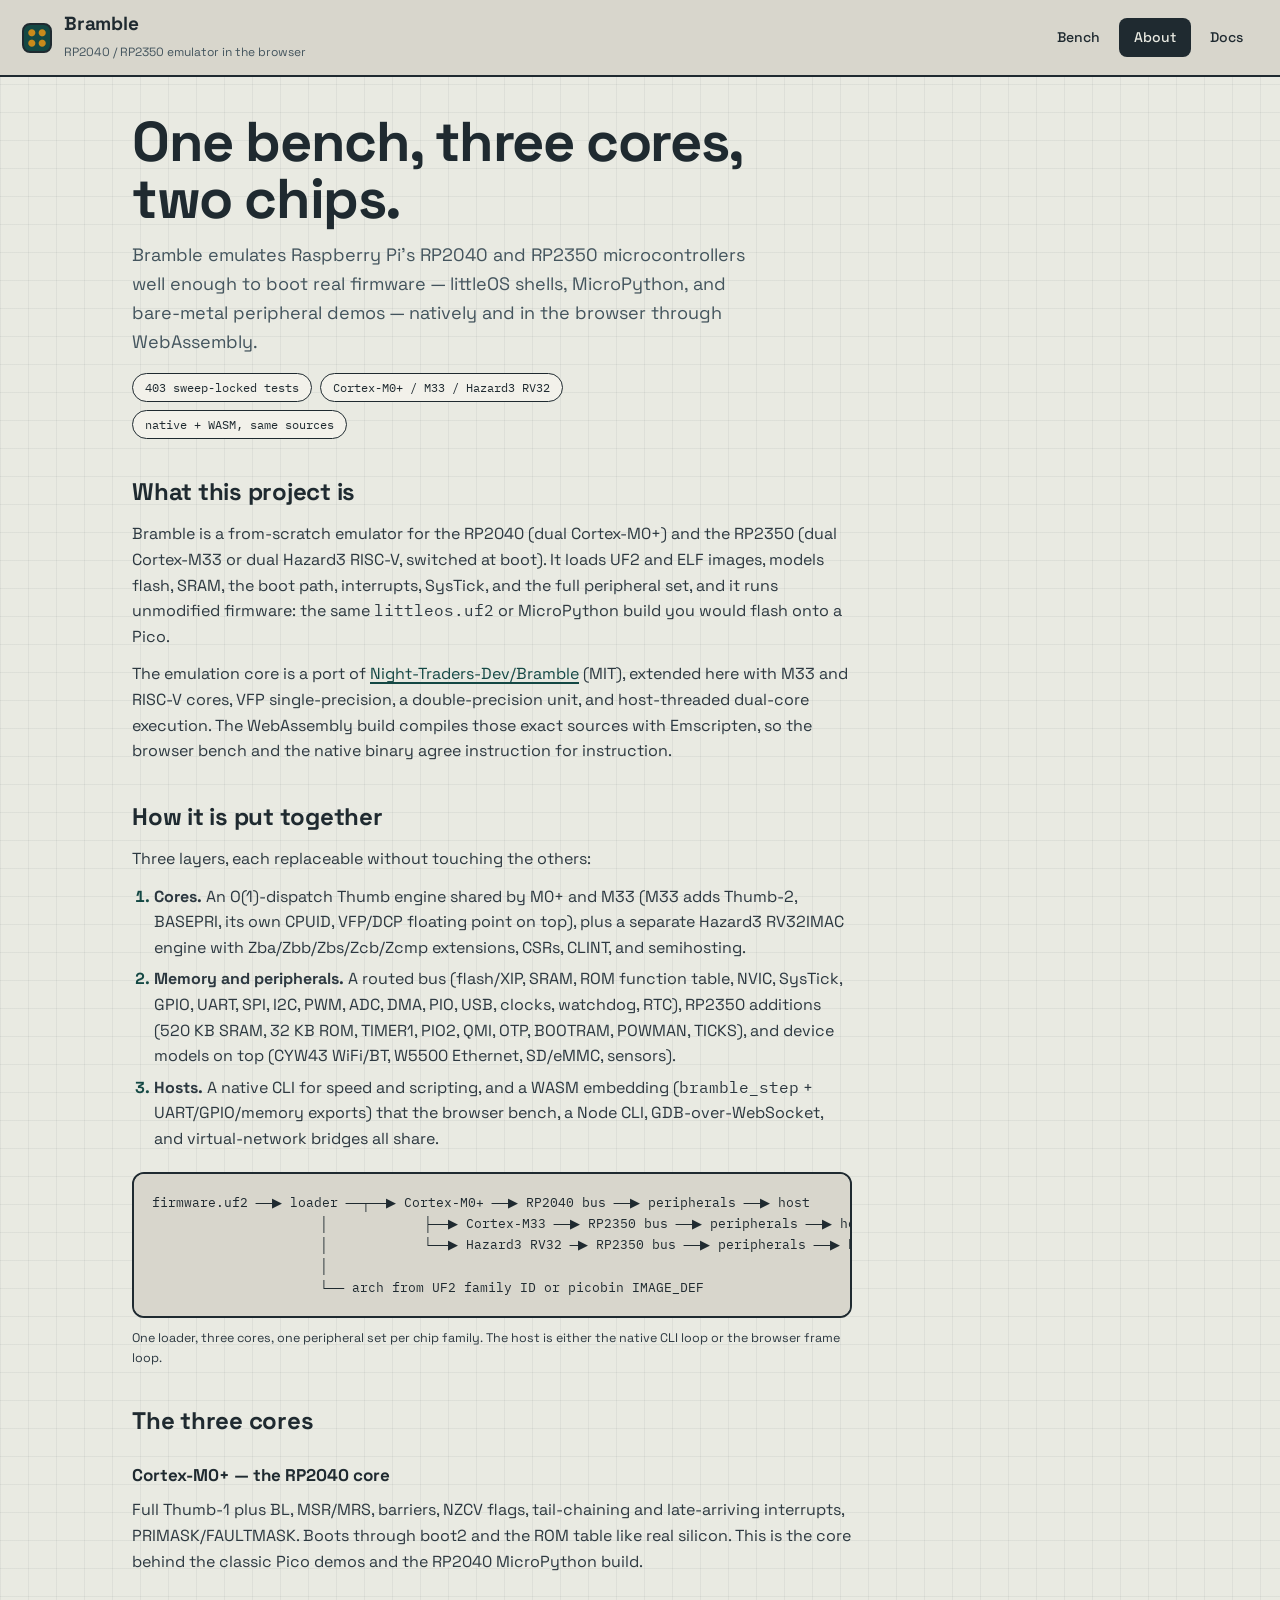
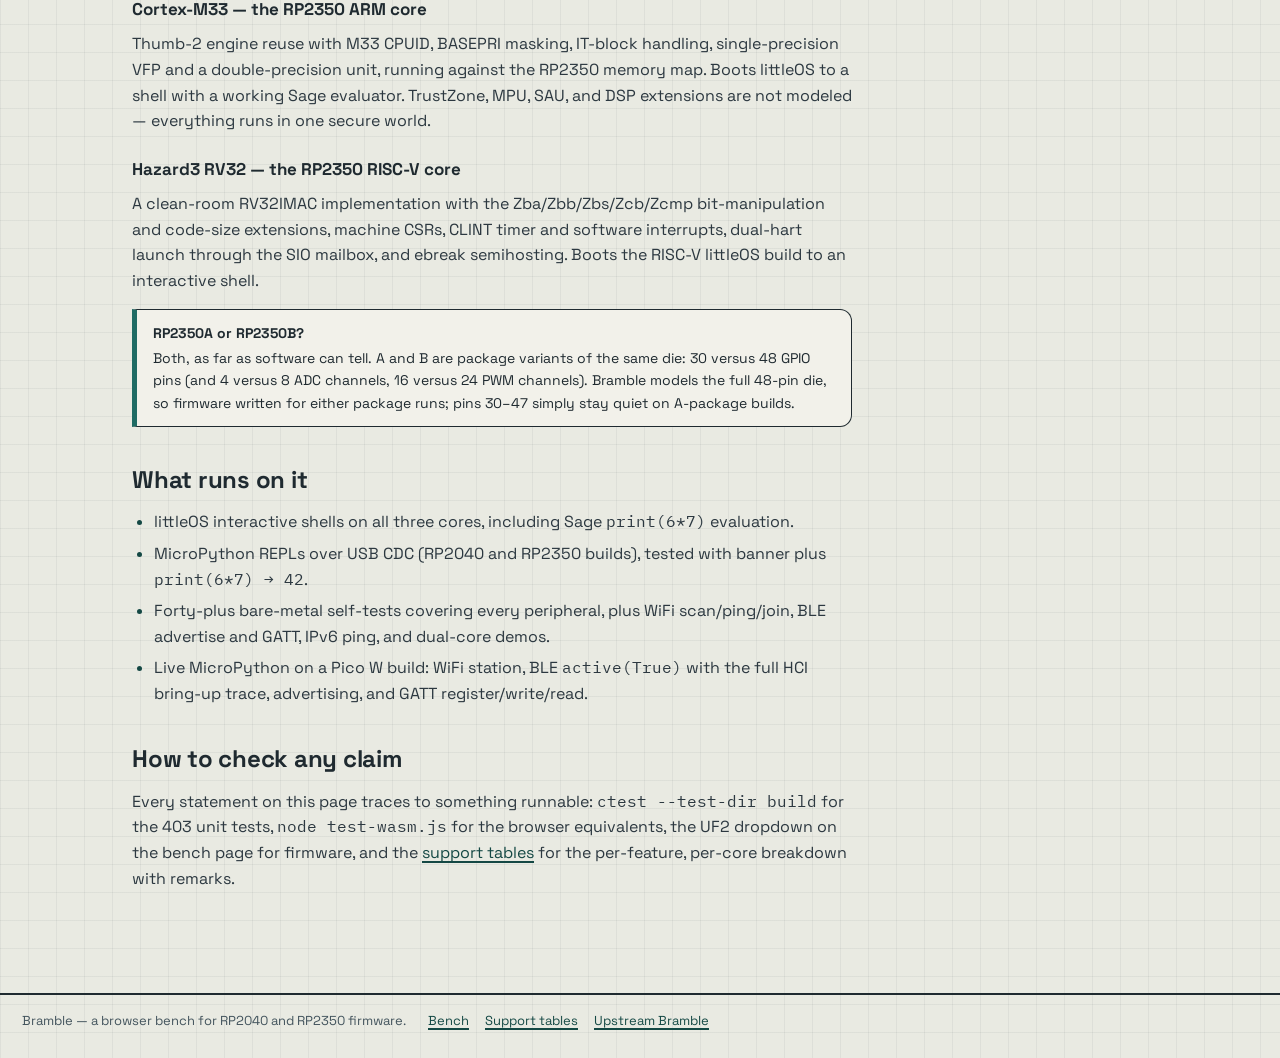
==== web/about.html @ aeea06b7 "pico-eth/pico-eth2 board: W5500-EVB-Pico/Pico2 on SPI0 (CS17/RST20/INT21); RP2350 SPI bases; WASM pu" ====
<!DOCTYPE html>
<html lang="en">
<head>
<meta charset="UTF-8">
<meta name="viewport" content="width=device-width, initial-scale=1.0">
<title>About — Bramble RP2040/RP2350 emulator</title>
<meta name="description" content="What Bramble is, how the emulator is built, and how the three CPU cores map onto RP2040 and RP2350 silicon.">
<link rel="icon" type="image/png" href="./bramble-logo.png">
<link rel="preconnect" href="https://fonts.googleapis.com">
<link rel="preconnect" href="https://fonts.gstatic.com" crossorigin>
<link href="https://fonts.googleapis.com/css2?family=Space+Grotesk:wght@400;500;700&family=IBM+Plex+Mono:wght@400;500&display=swap" rel="stylesheet">
<link rel="stylesheet" href="./site.css">
</head>
<body>

<header class="faceplate">
  <a class="brand" href="./index.html" aria-label="Bramble home">
    <span class="brand-mark" aria-hidden="true"></span>
    <span>
      <span class="brand-name">Bramble</span><br>
      <span class="brand-sub">RP2040 / RP2350 emulator in the browser</span>
    </span>
  </a>
  <nav class="site-nav" aria-label="Site">
    <a href="./index.html">Bench</a>
    <a href="./about.html" aria-current="page">About</a>
    <a href="./docs.html">Docs</a>
  </nav>
</header>

<main class="page">
  <div class="page-hero">
    <h1>One bench, three cores, two chips.</h1>
    <p class="lede">Bramble emulates Raspberry Pi's RP2040 and RP2350 microcontrollers well enough to boot real firmware — littleOS shells, MicroPython, and bare-metal peripheral demos — natively and in the browser through WebAssembly.</p>
    <div class="facts">
      <span class="fact">403 sweep-locked tests</span>
      <span class="fact">Cortex-M0+ / M33 / Hazard3 RV32</span>
      <span class="fact">native + WASM, same sources</span>
    </div>
  </div>

  <div class="prose">
    <h2>What this project is</h2>
    <p>Bramble is a from-scratch emulator for the RP2040 (dual Cortex-M0+) and the RP2350 (dual Cortex-M33 or dual Hazard3 RISC-V, switched at boot). It loads UF2 and ELF images, models flash, SRAM, the boot path, interrupts, SysTick, and the full peripheral set, and it runs unmodified firmware: the same <code>littleos.uf2</code> or MicroPython build you would flash onto a Pico.</p>
    <p>The emulation core is a port of <a href="https://github.com/Night-Traders-Dev/Bramble">Night-Traders-Dev/Bramble</a> (MIT), extended here with M33 and RISC-V cores, VFP single-precision, a double-precision unit, and host-threaded dual-core execution. The WebAssembly build compiles those exact sources with Emscripten, so the browser bench and the native binary agree instruction for instruction.</p>

    <h2>How it is put together</h2>
    <p>Three layers, each replaceable without touching the others:</p>
    <ol>
      <li><strong>Cores.</strong> An O(1)-dispatch Thumb engine shared by M0+ and M33 (M33 adds Thumb-2, BASEPRI, its own CPUID, VFP/DCP floating point on top), plus a separate Hazard3 RV32IMAC engine with Zba/Zbb/Zbs/Zcb/Zcmp extensions, CSRs, CLINT, and semihosting.</li>
      <li><strong>Memory and peripherals.</strong> A routed bus (flash/XIP, SRAM, ROM function table, NVIC, SysTick, GPIO, UART, SPI, I2C, PWM, ADC, DMA, PIO, USB, clocks, watchdog, RTC), RP2350 additions (520&nbsp;KB SRAM, 32&nbsp;KB ROM, TIMER1, PIO2, QMI, OTP, BOOTRAM, POWMAN, TICKS), and device models on top (CYW43 WiFi/BT, W5500 Ethernet, SD/eMMC, sensors).</li>
      <li><strong>Hosts.</strong> A native CLI for speed and scripting, and a WASM embedding (<code>bramble_step</code> + UART/GPIO/memory exports) that the browser bench, a Node CLI, GDB-over-WebSocket, and virtual-network bridges all share.</li>
    </ol>

    <div class="arch-diagram">firmware.uf2 ──▶ loader ──┬──▶ Cortex-M0+ ──▶ RP2040 bus ──▶ peripherals ──▶ host
                     │            ├──▶ Cortex-M33 ──▶ RP2350 bus ──▶ peripherals ──▶ host
                     │            └──▶ Hazard3 RV32 ─▶ RP2350 bus ──▶ peripherals ──▶ host
                     │
                     └── arch from UF2 family ID or picobin IMAGE_DEF</div>
    <p class="diagram-cap">One loader, three cores, one peripheral set per chip family. The host is either the native CLI loop or the browser frame loop.</p>

    <h2>The three cores</h2>
    <h3>Cortex-M0+ — the RP2040 core</h3>
    <p>Full Thumb-1 plus BL, MSR/MRS, barriers, NZCV flags, tail-chaining and late-arriving interrupts, PRIMASK/FAULTMASK. Boots through boot2 and the ROM table like real silicon. This is the core behind the classic Pico demos and the RP2040 MicroPython build.</p>
    <h3>Cortex-M33 — the RP2350 ARM core</h3>
    <p>Thumb-2 engine reuse with M33 CPUID, BASEPRI masking, IT-block handling, single-precision VFP and a double-precision unit, running against the RP2350 memory map. Boots littleOS to a shell with a working Sage evaluator. TrustZone, MPU, SAU, and DSP extensions are not modeled — everything runs in one secure world.</p>
    <h3>Hazard3 RV32 — the RP2350 RISC-V core</h3>
    <p>A clean-room RV32IMAC implementation with the Zba/Zbb/Zbs/Zcb/Zcmp bit-manipulation and code-size extensions, machine CSRs, CLINT timer and software interrupts, dual-hart launch through the SIO mailbox, and ebreak semihosting. Boots the RISC-V littleOS build to an interactive shell.</p>

    <div class="callout">
      <strong>RP2350A or RP2350B?</strong>
      Both, as far as software can tell. A and B are package variants of the same die: 30 versus 48 GPIO pins (and 4 versus 8 ADC channels, 16 versus 24 PWM channels). Bramble models the full 48-pin die, so firmware written for either package runs; pins 30–47 simply stay quiet on A-package builds.
    </div>

    <h2>What runs on it</h2>
    <ul>
      <li>littleOS interactive shells on all three cores, including Sage <code>print(6*7)</code> evaluation.</li>
      <li>MicroPython REPLs over USB CDC (RP2040 and RP2350 builds), tested with banner plus <code>print(6*7) → 42</code>.</li>
      <li>Forty-plus bare-metal self-tests covering every peripheral, plus WiFi scan/ping/join, BLE advertise and GATT, IPv6 ping, and dual-core demos.</li>
      <li>Live MicroPython on a Pico W build: WiFi station, BLE <code>active(True)</code> with the full HCI bring-up trace, advertising, and GATT register/write/read.</li>
    </ul>

    <h2>How to check any claim</h2>
    <p>Every statement on this page traces to something runnable: <code>ctest --test-dir build</code> for the 403 unit tests, <code>node test-wasm.js</code> for the browser equivalents, the UF2 dropdown on the bench page for firmware, and the <a href="./docs.html">support tables</a> for the per-feature, per-core breakdown with remarks.</p>
  </div>
</main>

<footer class="page-footer">
  <span>Bramble — a browser bench for RP2040 and RP2350 firmware.</span>
  <nav aria-label="Footer">
    <a href="./index.html">Bench</a>
    <a href="./docs.html">Support tables</a>
    <a href="https://github.com/Night-Traders-Dev/Bramble">Upstream Bramble</a>
  </nav>
</footer>

</body>
</html>
---- web/site.css ----
/* Bramble site design system — "bench instrument" theme.
 * Subject: a browser emulator for RP2040/RP2350 silicon. The visual
 * language comes from the lab bench, not from marketing SaaS:
 * instrument chassis, VFD display well, and a 2x20 Pico pin header.
 *
 * Tokens
 *   --paper    cool lab gray-green page (deliberately cool, not warm cream)
 *   --ink      deep slate ink for prose (not pure black)
 *   --chassis  instrument faceplate gray
 *   --well     deep green-black VFD well (displays only, never page bg)
 *   --solder   solder-mask teal, primary accent
 *   --copper   copper, reserved for live/active states only
 *   --amber    signal amber for LEDs and warnings
 *   --line     warm-gray hairline
 * Type: Space Grotesk (prose/display) + IBM Plex Mono (machine data only).
 * Radii vary by hierarchy: controls 8px, panels 12px, display well 16px.
 * No global soft card shadows; wells get an inset shadow instead.
 */
:root {
  --paper: #e9eae2;
  --paper-deep: #dfe0d6;
  --ink: #1f2a30;
  --ink-soft: #43545d;
  --chassis: #d8d6cc;
  --well: #14201f;
  --well-ink: #cfe3d4;
  --solder: #1f6b64;
  --solder-deep: #144844;
  --copper: #a85b2a;
  --amber: #c98a1b;
  --danger: #a33b2e;
  --line: #b9b7aa;
  --grid: rgba(31, 42, 48, 0.055);
  --radius-control: 8px;
  --radius-panel: 12px;
  --radius-well: 16px;
  --font-prose: "Space Grotesk", "Avenir Next", "Segoe UI", system-ui, sans-serif;
  --font-data: "IBM Plex Mono", "SFMono-Regular", Menlo, Consolas, monospace;
}

* { margin: 0; padding: 0; box-sizing: border-box; }

html {
  -webkit-text-size-adjust: 100%;
  scroll-behavior: smooth;
}

body {
  font-family: var(--font-prose);
  background: var(--paper);
  background-image:
    linear-gradient(var(--grid) 1px, transparent 1px),
    linear-gradient(90deg, var(--grid) 1px, transparent 1px);
  background-size: 28px 28px;
  color: var(--ink);
  line-height: 1.6;
  min-height: 100vh;
  display: flex;
  flex-direction: column;
}

::selection { background: var(--solder); color: #fff; }

:focus-visible {
  outline: 3px solid var(--solder);
  outline-offset: 2px;
  border-radius: 4px;
}

a { color: var(--solder-deep); text-decoration-thickness: 1.5px; text-underline-offset: 3px; }
a:hover { color: var(--copper); }

code, pre, .mono, select, input, button {
  font-family: var(--font-data);
}

/* ---------- Faceplate header ---------- */
.faceplate {
  background: var(--chassis);
  border-bottom: 2px solid var(--ink);
  padding: 12px 22px;
  display: flex;
  align-items: center;
  gap: 18px;
  flex-wrap: wrap;
  position: sticky;
  top: 0;
  z-index: 20;
}

.brand { display: flex; align-items: center; gap: 12px; text-decoration: none; color: var(--ink); }
.brand-mark {
  width: 30px; height: 30px; border-radius: 8px; flex: none;
  background:
    radial-gradient(circle at 30% 30%, var(--amber) 0 3px, transparent 4px),
    radial-gradient(circle at 70% 30%, var(--amber) 0 3px, transparent 4px),
    radial-gradient(circle at 30% 70%, var(--amber) 0 3px, transparent 4px),
    radial-gradient(circle at 70% 70%, var(--amber) 0 3px, transparent 4px),
    var(--solder-deep);
  border: 2px solid var(--ink);
}
.brand-name { font-weight: 700; font-size: 19px; letter-spacing: -0.01em; line-height: 1.1; }
.brand-sub { font-size: 12px; color: var(--ink-soft); line-height: 1.3; }

.site-nav { display: flex; gap: 4px; margin-left: auto; }
.site-nav a {
  text-decoration: none; color: var(--ink); font-weight: 500; font-size: 14px;
  padding: 7px 14px; border-radius: var(--radius-control);
  border: 1.5px solid transparent;
}
.site-nav a:hover { border-color: var(--ink); color: var(--ink); }
.site-nav a[aria-current="page"] { background: var(--ink); color: var(--paper); }

.status-cluster { display: flex; align-items: center; gap: 8px; font-size: 12px; color: var(--ink-soft); }
.status-led { width: 10px; height: 10px; border-radius: 50%; background: #8a8a80; border: 1.5px solid var(--ink); flex: none; }
.status-led.live { background: var(--amber); }
.status { font-family: var(--font-data); font-size: 12px; }

/* ---------- Bench layout (demo) ---------- */
.bench {
  display: grid;
  grid-template-columns: 330px minmax(0, 1fr);
  gap: 18px;
  padding: 18px 22px 8px;
  flex: 1;
  min-height: 0;
  max-width: 1440px;
  width: 100%;
  margin: 0 auto;
  align-items: start;
}

.rail { display: flex; flex-direction: column; gap: 14px; min-width: 0; }
.stage { display: flex; flex-direction: column; gap: 14px; min-width: 0; }

.panel {
  background: var(--chassis);
  border: 1.5px solid var(--ink);
  border-radius: var(--radius-panel);
  padding: 14px;
}
.panel > h2, .panel > h3 {
  font-size: 15px; font-weight: 700; letter-spacing: 0; margin-bottom: 10px;
}
.panel p, .panel li { font-size: 13px; color: var(--ink-soft); }
.panel table { font-size: 12px; }

/* Controls read as instrument knobs: square-ish, high contrast on press */
.btn {
  background: #f2f1ea; color: var(--ink);
  border: 1.5px solid var(--ink); border-radius: var(--radius-control);
  padding: 7px 14px; cursor: pointer; font-size: 13px; font-weight: 500;
}
.btn:hover { background: var(--solder); border-color: var(--solder-deep); color: #fff; }
.btn:active { transform: translateY(1px); }
.btn:disabled { opacity: 0.4; cursor: not-allowed; }
.btn.primary { background: var(--solder-deep); border-color: var(--solder-deep); color: #fff; }
.btn.primary:hover { background: var(--solder); }
.btn-row { display: flex; gap: 8px; flex-wrap: wrap; }

select, input[type="text"], input:not([type]) {
  background: #f4f3ec; color: var(--ink);
  border: 1.5px solid var(--ink); border-radius: var(--radius-control);
  padding: 6px 8px; font-size: 12px; max-width: 100%;
}
label { font-size: 12px; }

/* Serial well: the one memorable element — a VFD-style inset display */
.serial-shell {
  background: var(--well);
  border: 2px solid var(--ink);
  border-radius: var(--radius-well);
  overflow: hidden;
  box-shadow: inset 0 2px 18px rgba(0, 0, 0, 0.55);
}
.serial-bar {
  display: flex; justify-content: space-between; align-items: center;
  padding: 10px 16px; border-bottom: 1px solid rgba(207, 227, 212, 0.22);
  color: var(--well-ink); font-size: 13px; font-weight: 500;
}
#serial-output {
  min-height: 340px; max-height: 52vh; overflow-y: auto;
  padding: 14px 18px; color: var(--well-ink);
  font-family: var(--font-data); font-size: 13px; line-height: 1.55;
  white-space: pre-wrap; word-break: break-all;
  background-image: repeating-linear-gradient(
    to bottom, rgba(255, 255, 255, 0.022) 0 1px, transparent 1px 3px);
}

/* Pico header pin map: pads, not generic tiles */
.gpio-board {
  background: #20241f; color: #d8dccf;
  border: 2px solid var(--ink); border-radius: var(--radius-panel);
  padding: 14px 16px;
}
.gpio-board h3 { color: #eef0e4; font-size: 14px; margin-bottom: 4px; }
.gpio-note { font-size: 12px; color: #a9b09c; margin-bottom: 10px; max-width: 70ch; }
.gpio-grid { display: grid; grid-template-columns: repeat(8, 1fr); gap: 8px; }
.gpio-pin {
  aspect-ratio: 1; border-radius: 50%;
  background: #10130f; border: 2px solid #5a6152;
  display: flex; align-items: center; justify-content: center;
  font-family: var(--font-data); font-size: 9px; color: #c9cfbb;
}
.gpio-pin.high { background: var(--amber); border-color: #7a5c10; color: #231a04; }
.gpio-pin.low { background: #10130f; }

.info-row { display: flex; justify-content: space-between; font-size: 12px; margin-top: 5px; gap: 8px; }
.info-val { font-family: var(--font-data); color: var(--solder-deep); overflow-wrap: anywhere; }
.drop-zone {
  border: 2px dashed var(--solder-deep); border-radius: var(--radius-control);
  padding: 18px; text-align: center; font-size: 13px; cursor: pointer;
  background: rgba(31, 107, 100, 0.07);
}
.drop-zone:hover, .drop-zone.dragover { background: rgba(31, 107, 100, 0.16); border-color: var(--copper); }

/* ---------- Prose pages (about / docs) ---------- */
.page {
  max-width: 1060px; width: 100%; margin: 0 auto;
  padding: 36px 22px 60px;
}
.page-hero { margin-bottom: 26px; max-width: 62ch; }
.page-hero h1 {
  font-size: clamp(34px, 5vw, 56px); line-height: 1.02;
  letter-spacing: -0.025em; font-weight: 700; margin-bottom: 14px;
}
.page-hero p.lede { font-size: 18px; color: var(--ink-soft); max-width: 58ch; }
.page-hero .facts { display: flex; flex-wrap: wrap; gap: 8px; margin-top: 16px; }
.fact {
  font-family: var(--font-data); font-size: 12px;
  border: 1.5px solid var(--ink); border-radius: 999px; padding: 4px 12px;
  background: #f2f1ea;
}
.prose { max-width: 72ch; }
.prose h2 { font-size: 24px; letter-spacing: -0.01em; margin: 34px 0 10px; }
.prose h3 { font-size: 17px; margin: 22px 0 8px; }
.prose p { margin-bottom: 12px; color: #2c3840; }
.prose ul, .prose ol { margin: 0 0 14px 22px; color: #2c3840; }
.prose li { margin-bottom: 6px; }
.prose li::marker { color: var(--solder-deep); font-weight: 700; }

.arch-diagram {
  border: 2px solid var(--ink); border-radius: var(--radius-panel);
  background: var(--chassis); padding: 18px; margin: 20px 0;
  font-family: var(--font-data); font-size: 12.5px; line-height: 1.7;
  overflow-x: auto; white-space: pre;
}
.diagram-cap { font-size: 12.5px; color: var(--ink-soft); margin-top: -10px; margin-bottom: 18px; }

/* Support tables: the core of the docs page */
.table-scroll { overflow-x: auto; border: 2px solid var(--ink); border-radius: var(--radius-panel); background: #f4f3ec; margin: 14px 0 26px; }
table.support { border-collapse: collapse; width: 100%; min-width: 760px; font-size: 13px; }
table.support caption {
  text-align: left; font-weight: 700; font-size: 16px; padding: 14px 16px 6px;
}
table.support th, table.support td {
  text-align: left; vertical-align: top; padding: 9px 14px;
  border-top: 1px solid var(--line); max-width: 34ch;
}
table.support thead th {
  font-family: var(--font-prose); font-size: 12.5px; border-top: none;
  background: var(--solder-deep); color: #f2f4ef;
}
table.support thead th:first-child { border-radius: 0; }
table.support td:first-child { font-weight: 500; }
.pill {
  display: inline-block; font-family: var(--font-data); font-size: 11.5px;
  border: 1.5px solid var(--ink); border-radius: 999px; padding: 1px 10px; white-space: nowrap;
}
.pill.done { background: #dcebe0; }
.pill.partial { background: #f3e6c4; }
.pill.missing { background: #f0d3cb; }
.pill.na { background: transparent; border-style: dashed; color: var(--ink-soft); }

.callout {
  border-left: 5px solid var(--solder); background: #f2f1ea;
  border-top: 1.5px solid var(--ink); border-right: 1.5px solid var(--ink); border-bottom: 1.5px solid var(--ink);
  border-radius: 0 var(--radius-panel) var(--radius-panel) 0;
  padding: 12px 16px; margin: 16px 0; font-size: 14px;
}
.callout strong { display: block; margin-bottom: 2px; }

.page-footer {
  border-top: 2px solid var(--ink); margin-top: 30px; padding: 16px 22px 26px;
  display: flex; flex-wrap: wrap; gap: 8px 22px; align-items: baseline;
  font-size: 13px; color: var(--ink-soft);
  max-width: 1440px; width: 100%; margin-left: auto; margin-right: auto;
}
.page-footer nav { display: flex; gap: 16px; }

/* ---------- Responsive ---------- */
@media (max-width: 960px) {
  .bench { grid-template-columns: 1fr; }
  .rail { order: 2; }
  .stage { order: 1; }
  #serial-output { min-height: 260px; }
  .site-nav { margin-left: 0; }
}
@media (max-width: 560px) {
  .faceplate { padding: 10px 14px; gap: 10px; }
  .bench, .page { padding-left: 14px; padding-right: 14px; }
  .gpio-grid { grid-template-columns: repeat(6, 1fr); }
}

@media (prefers-reduced-motion: reduce) {
  html { scroll-behavior: auto; }
  *, *::before, *::after { transition: none !important; animation: none !important; }
}
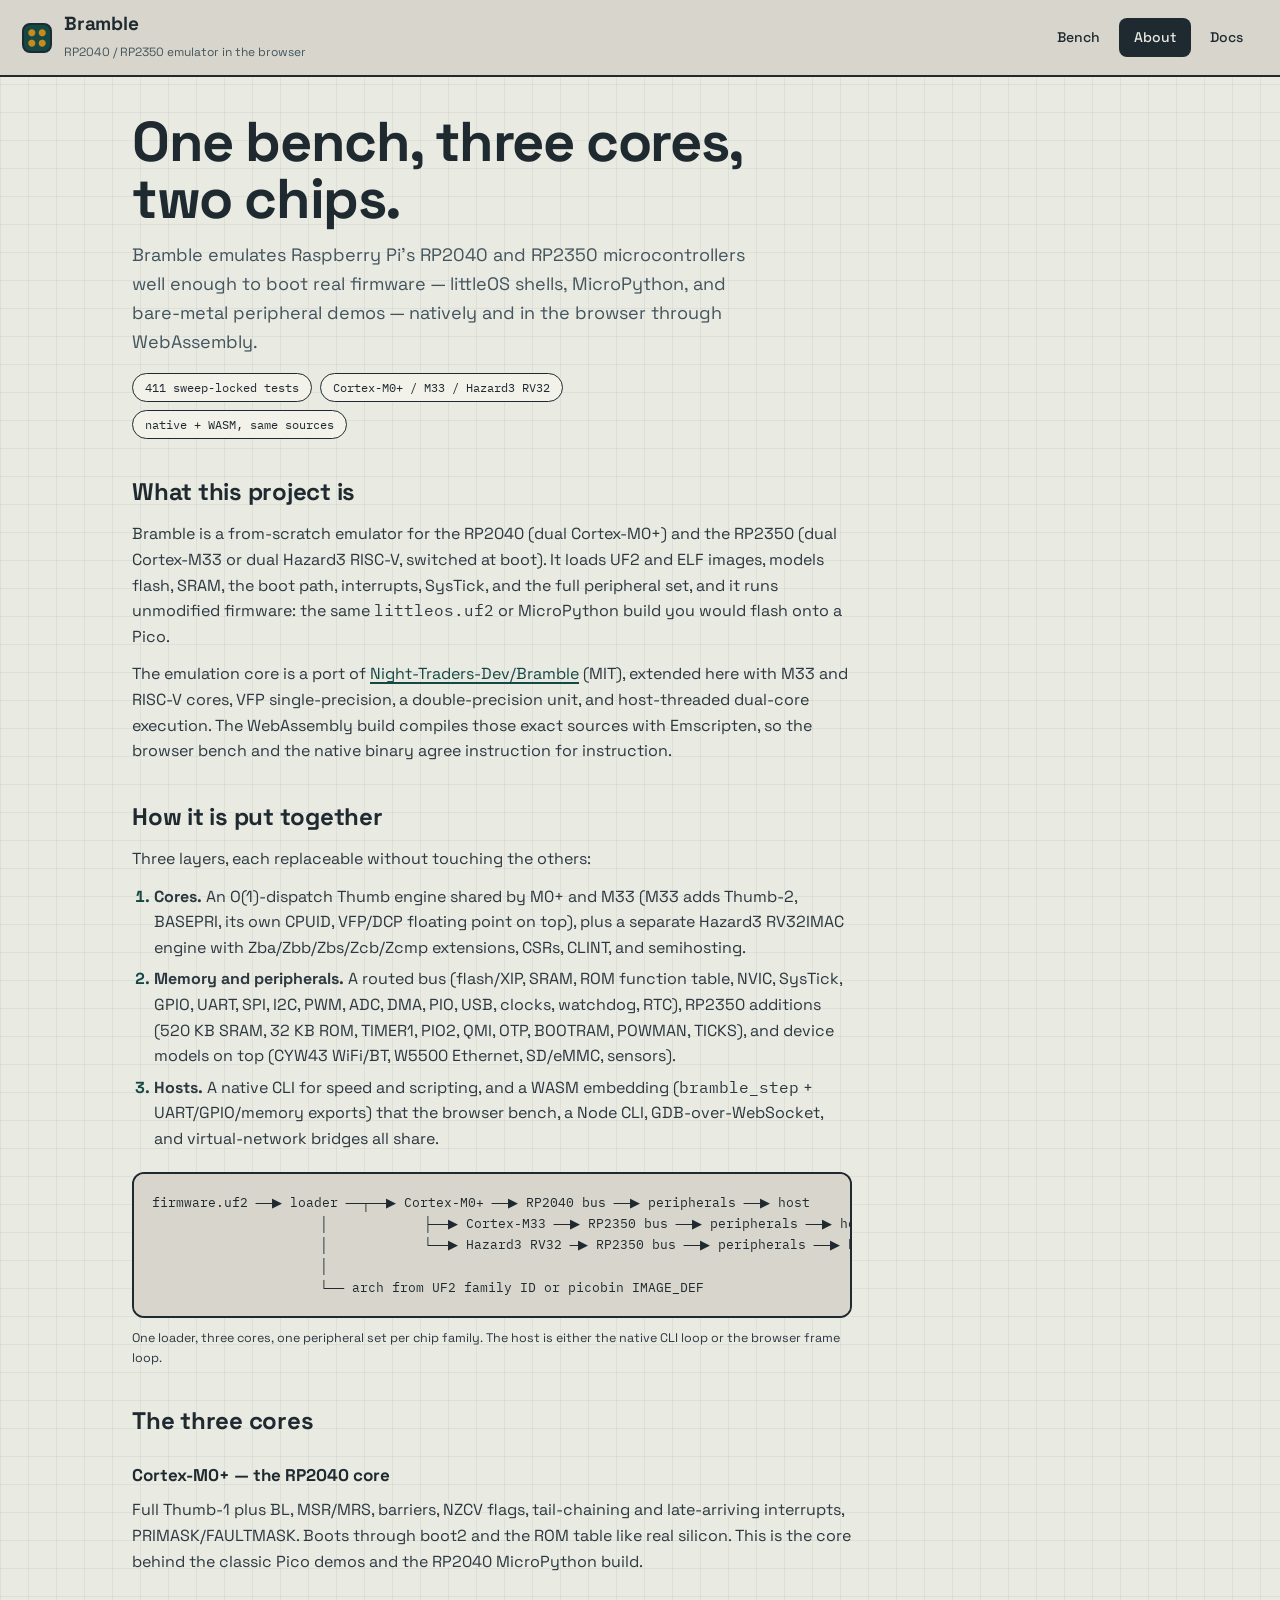
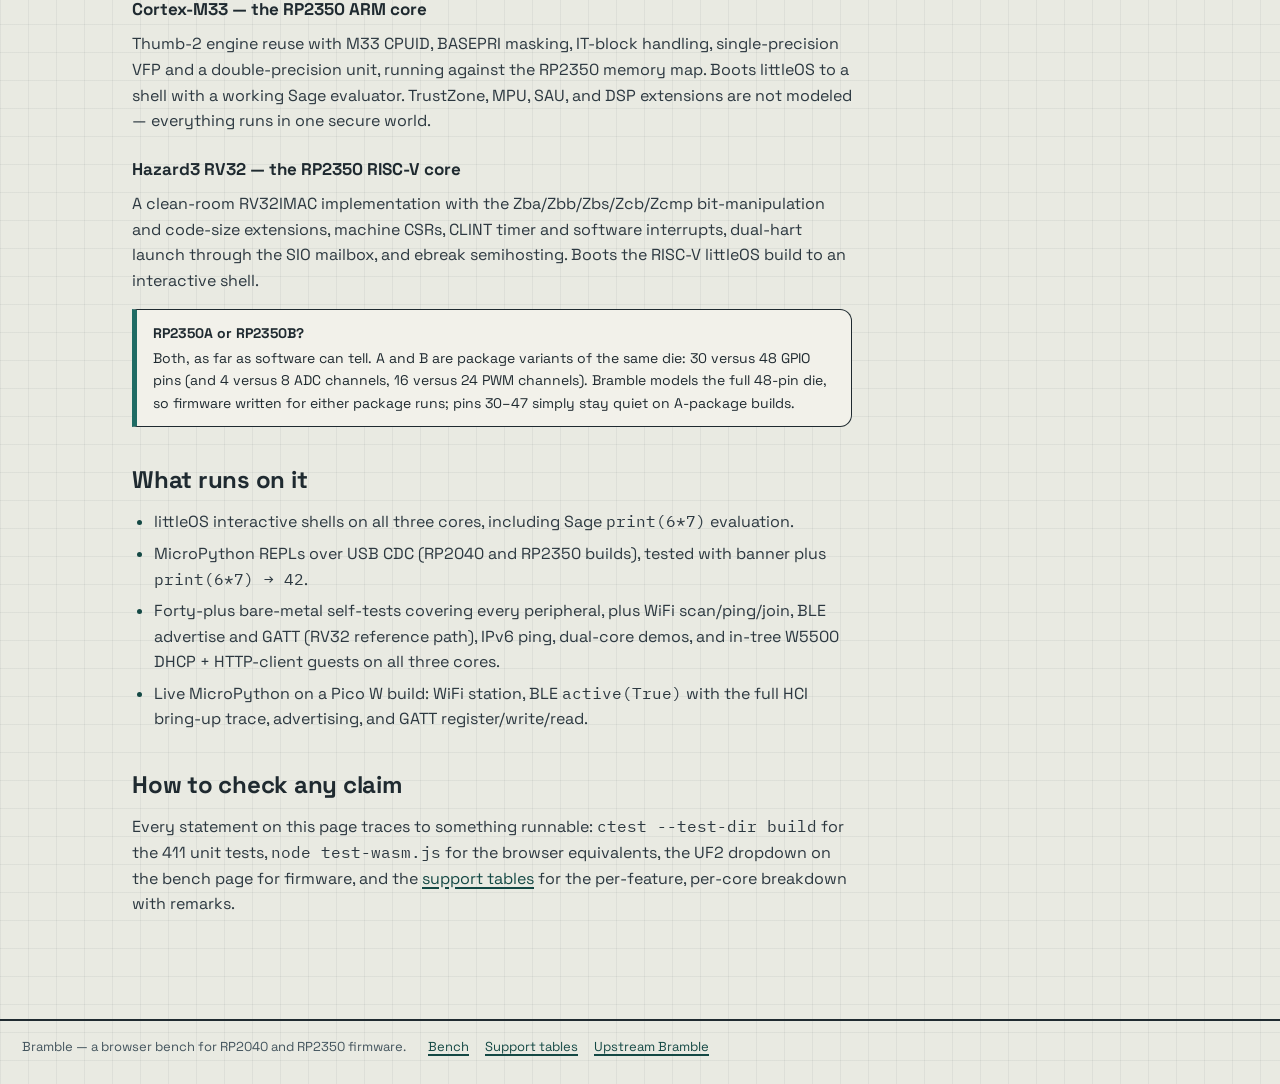
==== commit f2a57ebf: "eth gaps: ioLibrary DHCP green (M0+), ARM ble_adv boots, docs+WASM+examples mirror (411/411, sweep 5" ====
--- a/web/about.html
+++ b/web/about.html
@@ -33,7 +33,7 @@
     <h1>One bench, three cores, two chips.</h1>
     <p class="lede">Bramble emulates Raspberry Pi's RP2040 and RP2350 microcontrollers well enough to boot real firmware — littleOS shells, MicroPython, and bare-metal peripheral demos — natively and in the browser through WebAssembly.</p>
     <div class="facts">
-      <span class="fact">403 sweep-locked tests</span>
+      <span class="fact">411 sweep-locked tests</span>
       <span class="fact">Cortex-M0+ / M33 / Hazard3 RV32</span>
       <span class="fact">native + WASM, same sources</span>
     </div>
@@ -76,12 +76,12 @@
     <ul>
       <li>littleOS interactive shells on all three cores, including Sage <code>print(6*7)</code> evaluation.</li>
       <li>MicroPython REPLs over USB CDC (RP2040 and RP2350 builds), tested with banner plus <code>print(6*7) → 42</code>.</li>
-      <li>Forty-plus bare-metal self-tests covering every peripheral, plus WiFi scan/ping/join, BLE advertise and GATT, IPv6 ping, and dual-core demos.</li>
+      <li>Forty-plus bare-metal self-tests covering every peripheral, plus WiFi scan/ping/join, BLE advertise and GATT (RV32 reference path), IPv6 ping, dual-core demos, and in-tree W5500 DHCP + HTTP-client guests on all three cores.</li>
       <li>Live MicroPython on a Pico W build: WiFi station, BLE <code>active(True)</code> with the full HCI bring-up trace, advertising, and GATT register/write/read.</li>
     </ul>
 
     <h2>How to check any claim</h2>
-    <p>Every statement on this page traces to something runnable: <code>ctest --test-dir build</code> for the 403 unit tests, <code>node test-wasm.js</code> for the browser equivalents, the UF2 dropdown on the bench page for firmware, and the <a href="./docs.html">support tables</a> for the per-feature, per-core breakdown with remarks.</p>
+    <p>Every statement on this page traces to something runnable: <code>ctest --test-dir build</code> for the 411 unit tests, <code>node test-wasm.js</code> for the browser equivalents, the UF2 dropdown on the bench page for firmware, and the <a href="./docs.html">support tables</a> for the per-feature, per-core breakdown with remarks.</p>
   </div>
 </main>
 
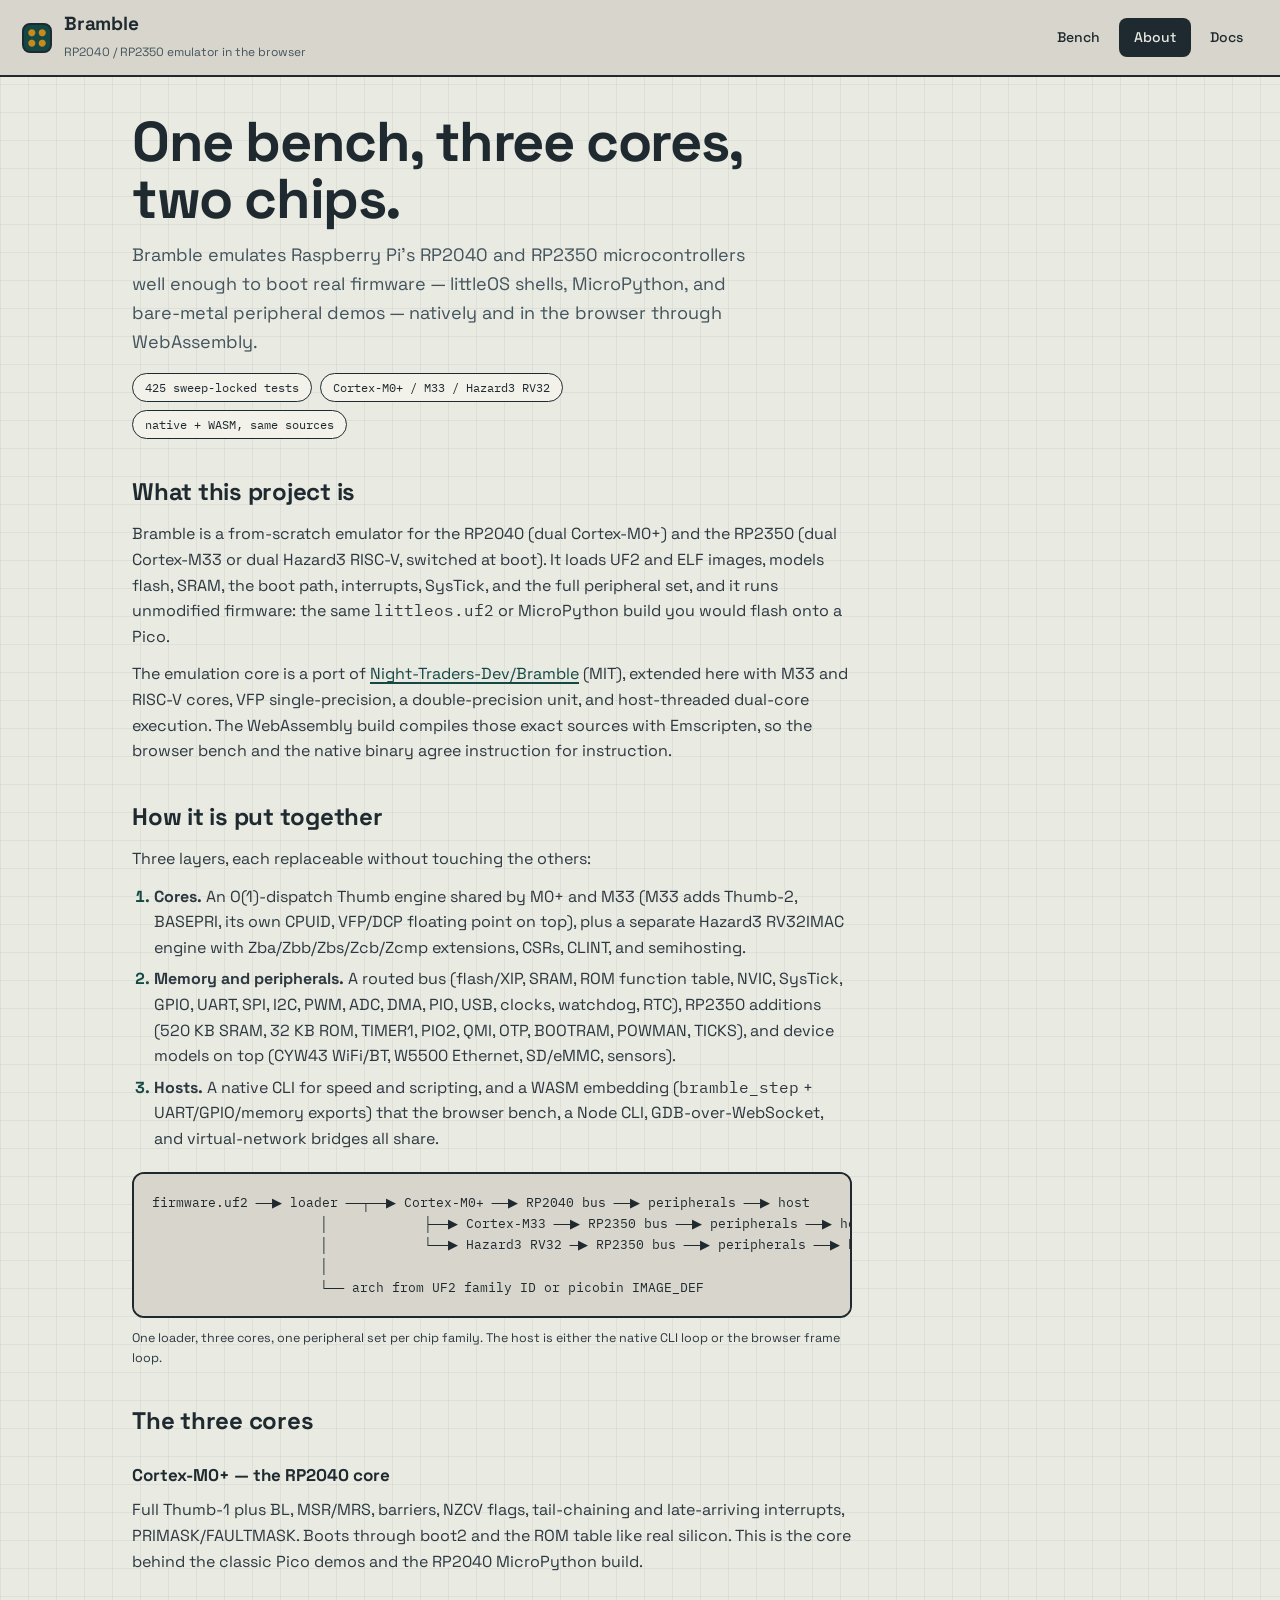
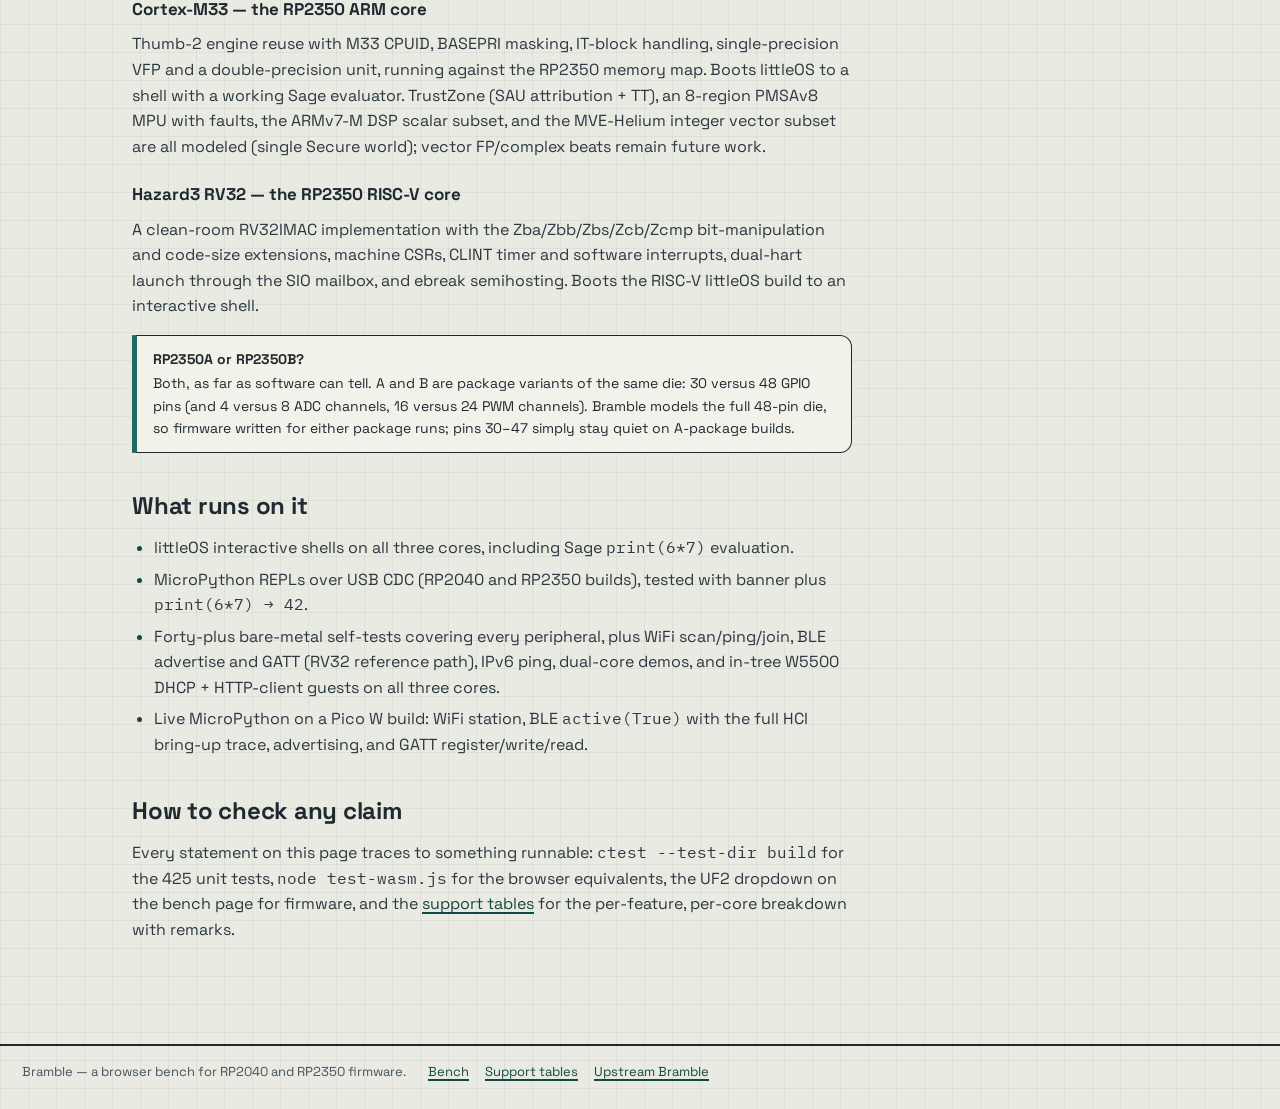
==== commit 83cfe079: "all 9 support rows done: B-package ADC/PWM/DMA, HSTX/TRNG/SHA-256, SAU/MPU, DSP/MVE, Zfinx, ARM BLE " ====
--- a/web/about.html
+++ b/web/about.html
@@ -33,7 +33,7 @@
     <h1>One bench, three cores, two chips.</h1>
     <p class="lede">Bramble emulates Raspberry Pi's RP2040 and RP2350 microcontrollers well enough to boot real firmware — littleOS shells, MicroPython, and bare-metal peripheral demos — natively and in the browser through WebAssembly.</p>
     <div class="facts">
-      <span class="fact">411 sweep-locked tests</span>
+      <span class="fact">425 sweep-locked tests</span>
       <span class="fact">Cortex-M0+ / M33 / Hazard3 RV32</span>
       <span class="fact">native + WASM, same sources</span>
     </div>
@@ -63,7 +63,7 @@
     <h3>Cortex-M0+ — the RP2040 core</h3>
     <p>Full Thumb-1 plus BL, MSR/MRS, barriers, NZCV flags, tail-chaining and late-arriving interrupts, PRIMASK/FAULTMASK. Boots through boot2 and the ROM table like real silicon. This is the core behind the classic Pico demos and the RP2040 MicroPython build.</p>
     <h3>Cortex-M33 — the RP2350 ARM core</h3>
-    <p>Thumb-2 engine reuse with M33 CPUID, BASEPRI masking, IT-block handling, single-precision VFP and a double-precision unit, running against the RP2350 memory map. Boots littleOS to a shell with a working Sage evaluator. TrustZone, MPU, SAU, and DSP extensions are not modeled — everything runs in one secure world.</p>
+    <p>Thumb-2 engine reuse with M33 CPUID, BASEPRI masking, IT-block handling, single-precision VFP and a double-precision unit, running against the RP2350 memory map. Boots littleOS to a shell with a working Sage evaluator. TrustZone (SAU attribution + TT), an 8-region PMSAv8 MPU with faults, the ARMv7-M DSP scalar subset, and the MVE-Helium integer vector subset are all modeled (single Secure world); vector FP/complex beats remain future work.</p>
     <h3>Hazard3 RV32 — the RP2350 RISC-V core</h3>
     <p>A clean-room RV32IMAC implementation with the Zba/Zbb/Zbs/Zcb/Zcmp bit-manipulation and code-size extensions, machine CSRs, CLINT timer and software interrupts, dual-hart launch through the SIO mailbox, and ebreak semihosting. Boots the RISC-V littleOS build to an interactive shell.</p>
 
@@ -81,7 +81,7 @@
     </ul>
 
     <h2>How to check any claim</h2>
-    <p>Every statement on this page traces to something runnable: <code>ctest --test-dir build</code> for the 411 unit tests, <code>node test-wasm.js</code> for the browser equivalents, the UF2 dropdown on the bench page for firmware, and the <a href="./docs.html">support tables</a> for the per-feature, per-core breakdown with remarks.</p>
+    <p>Every statement on this page traces to something runnable: <code>ctest --test-dir build</code> for the 425 unit tests, <code>node test-wasm.js</code> for the browser equivalents, the UF2 dropdown on the bench page for firmware, and the <a href="./docs.html">support tables</a> for the per-feature, per-core breakdown with remarks.</p>
   </div>
 </main>
 
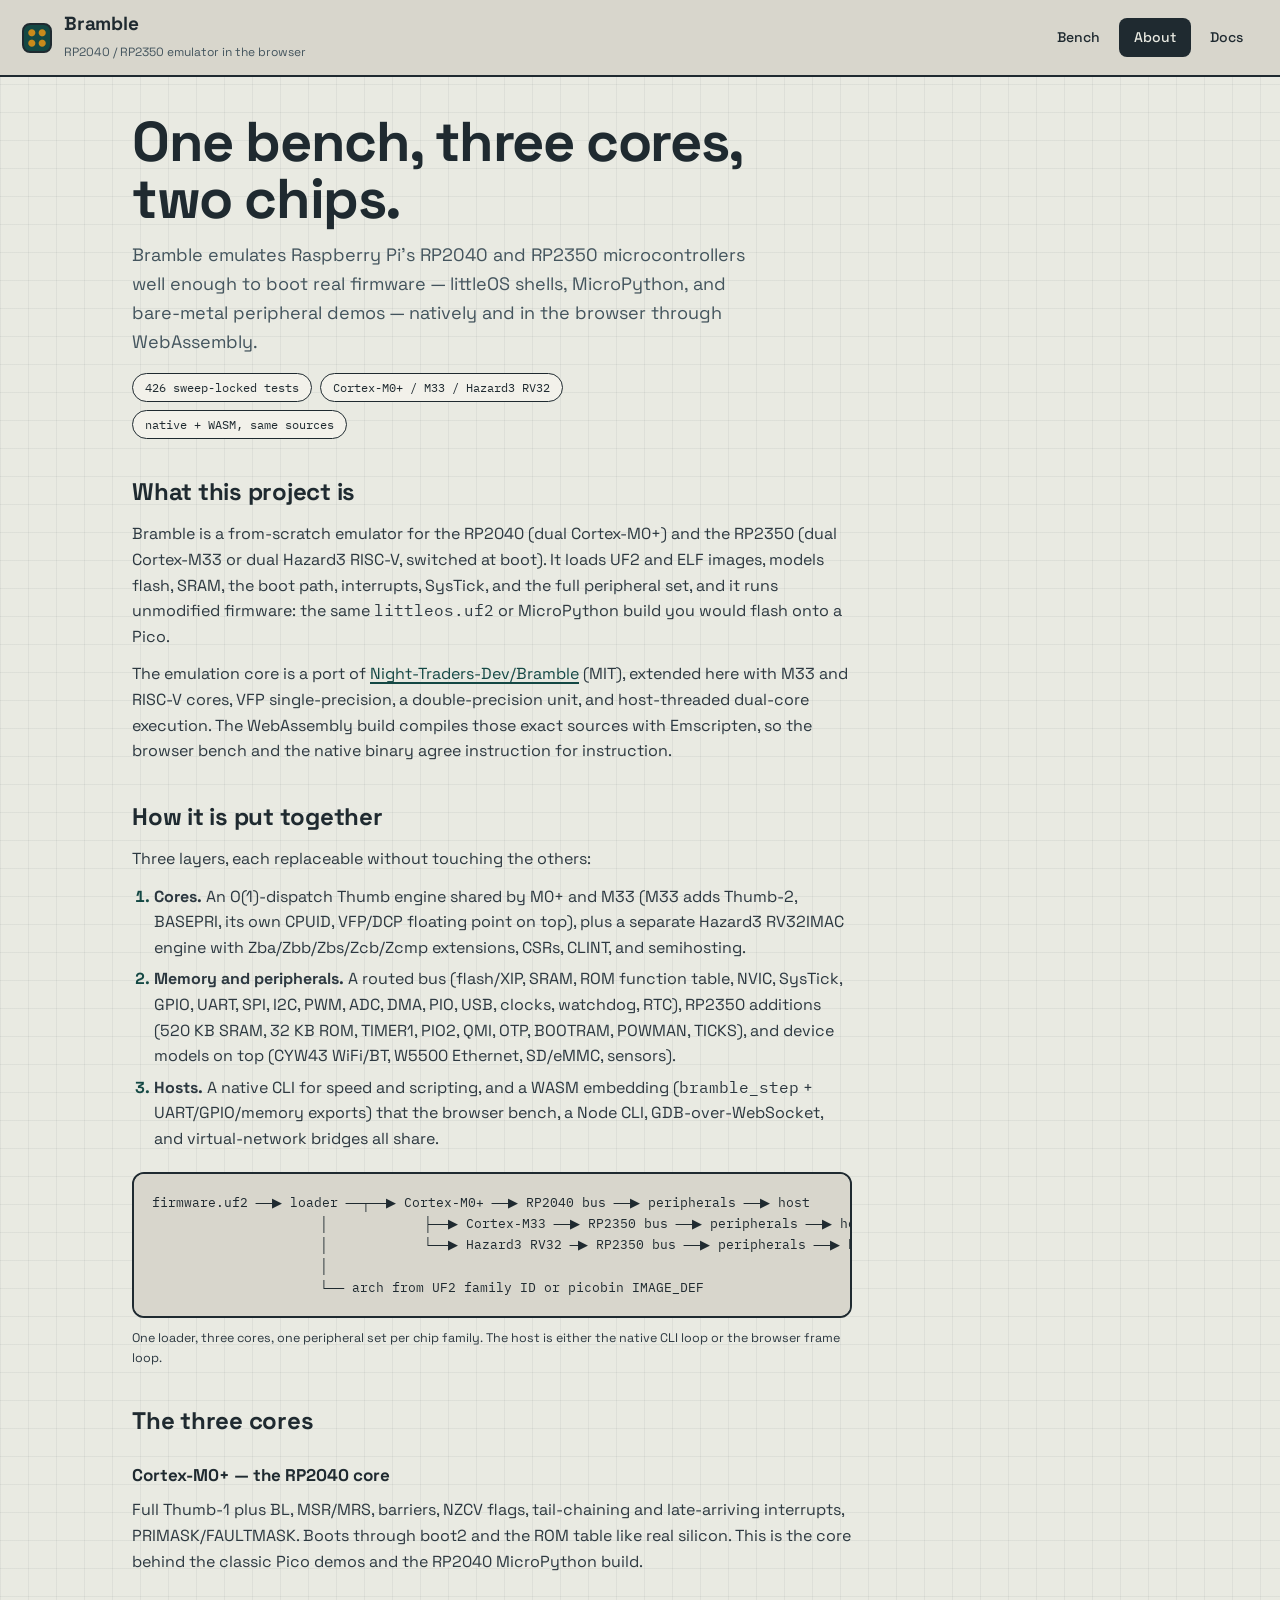
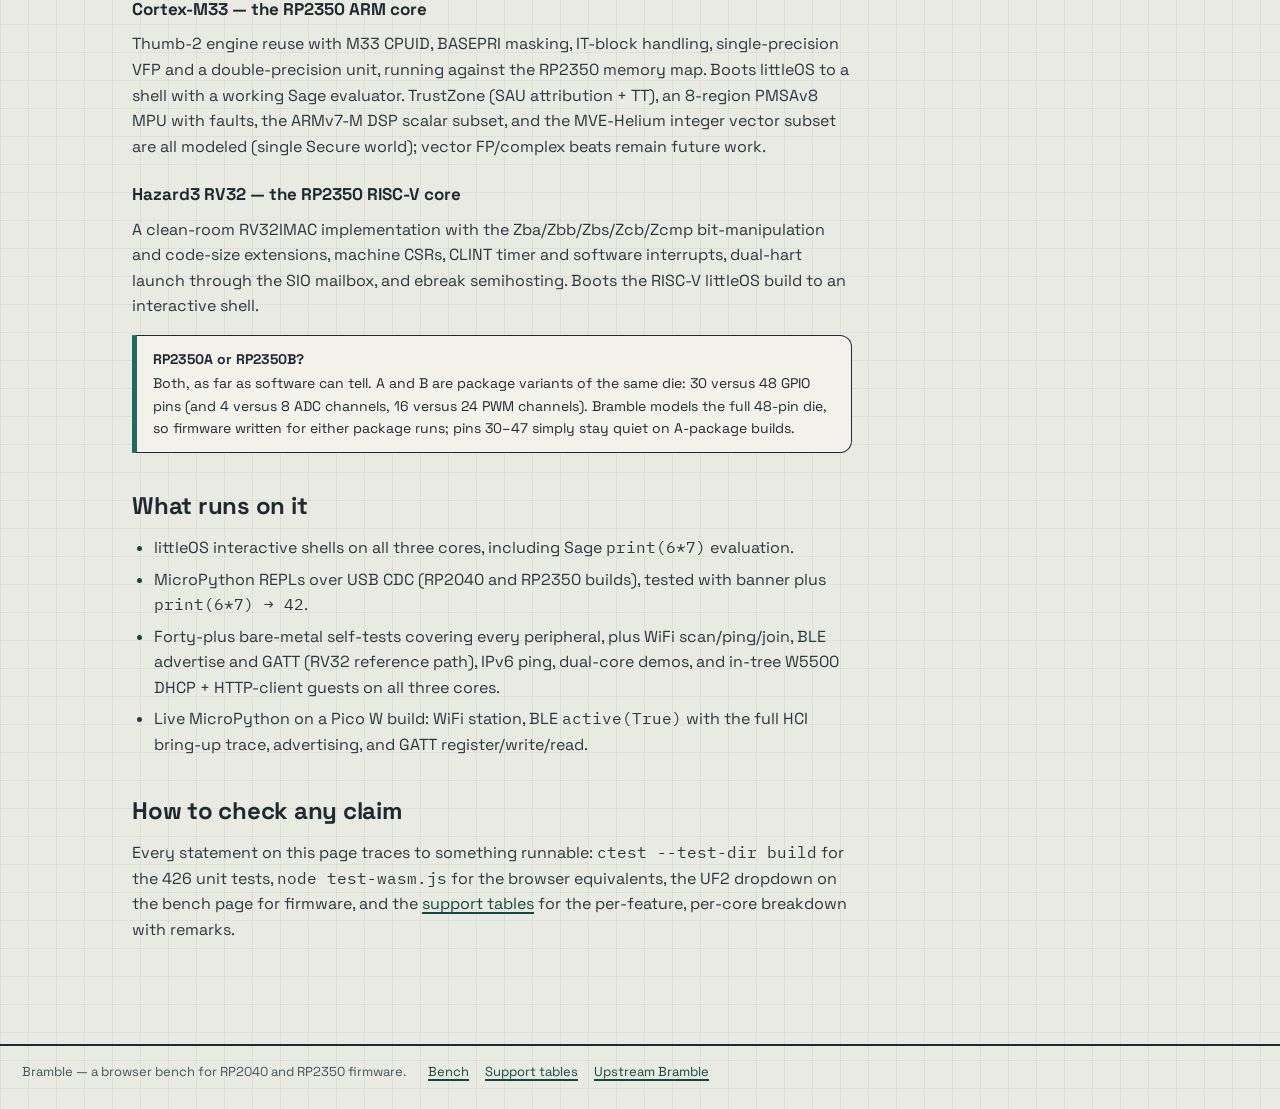
==== commit 6cd4c4ba: "Fix W5500 MACRAW second-frame RX: pointer-advance RECV + SHAR refresh + driven-GPIO (in-tree DORA x2" ====
--- a/web/about.html
+++ b/web/about.html
@@ -33,7 +33,7 @@
     <h1>One bench, three cores, two chips.</h1>
     <p class="lede">Bramble emulates Raspberry Pi's RP2040 and RP2350 microcontrollers well enough to boot real firmware — littleOS shells, MicroPython, and bare-metal peripheral demos — natively and in the browser through WebAssembly.</p>
     <div class="facts">
-      <span class="fact">425 sweep-locked tests</span>
+      <span class="fact">426 sweep-locked tests</span>
       <span class="fact">Cortex-M0+ / M33 / Hazard3 RV32</span>
       <span class="fact">native + WASM, same sources</span>
     </div>
@@ -81,7 +81,7 @@
     </ul>
 
     <h2>How to check any claim</h2>
-    <p>Every statement on this page traces to something runnable: <code>ctest --test-dir build</code> for the 425 unit tests, <code>node test-wasm.js</code> for the browser equivalents, the UF2 dropdown on the bench page for firmware, and the <a href="./docs.html">support tables</a> for the per-feature, per-core breakdown with remarks.</p>
+    <p>Every statement on this page traces to something runnable: <code>ctest --test-dir build</code> for the 426 unit tests, <code>node test-wasm.js</code> for the browser equivalents, the UF2 dropdown on the bench page for firmware, and the <a href="./docs.html">support tables</a> for the per-feature, per-core breakdown with remarks.</p>
   </div>
 </main>
 
